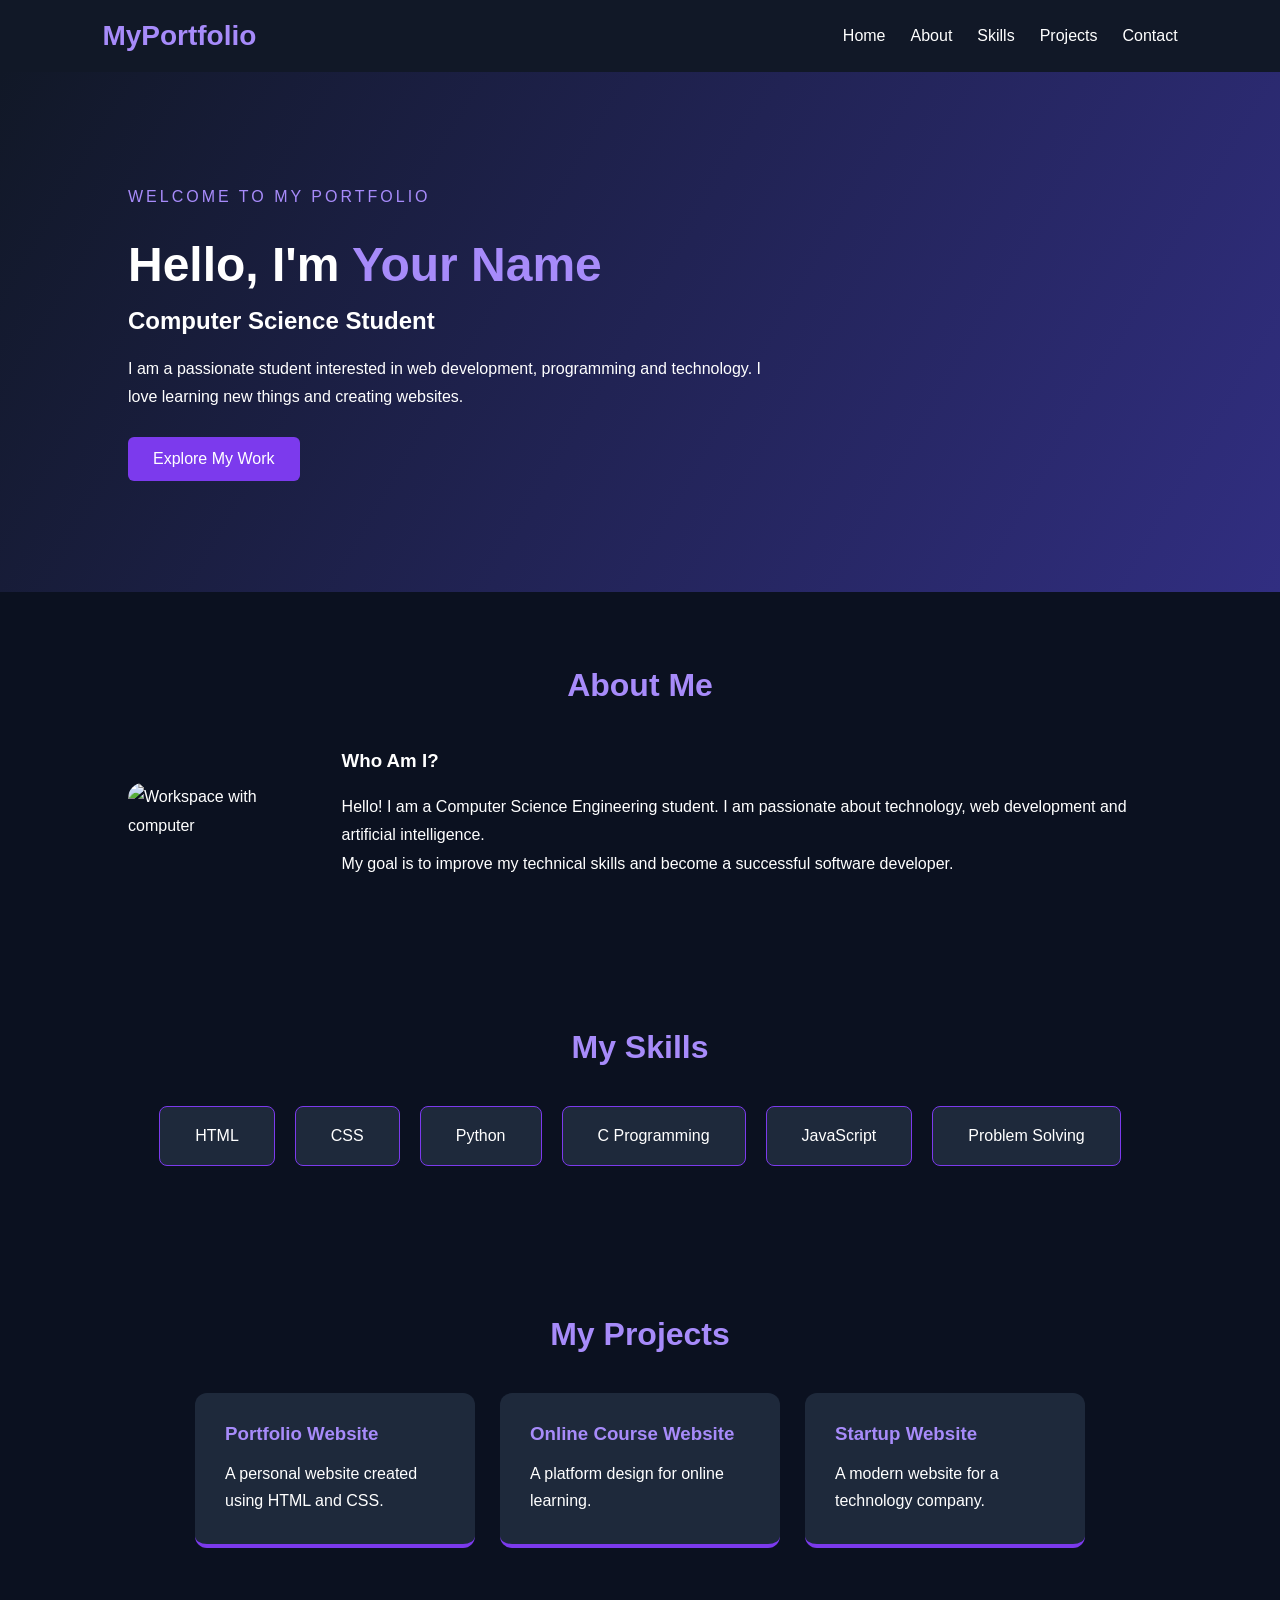
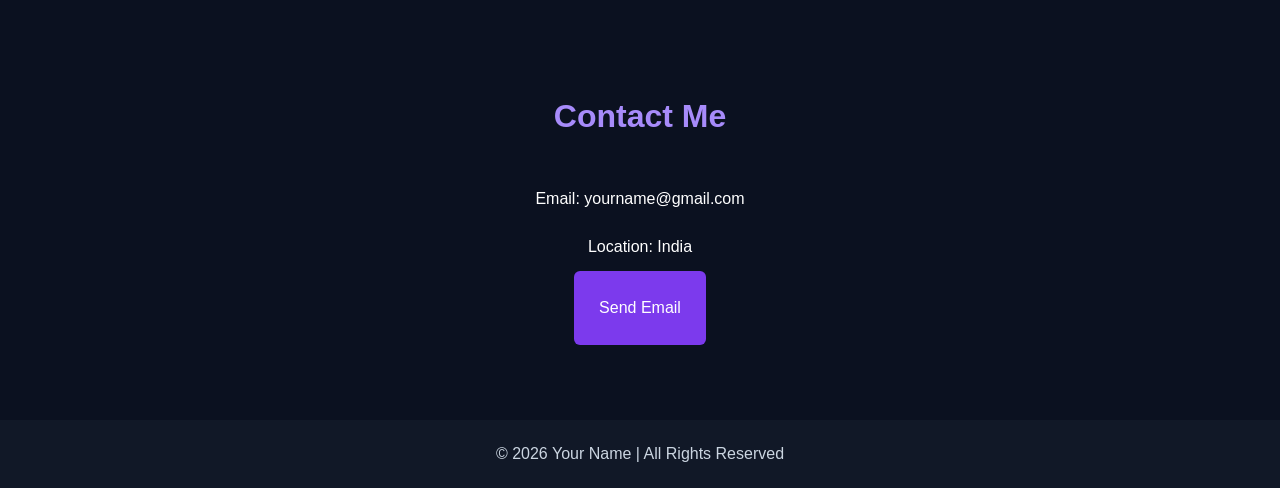
==== index.html @ 118c0e38 "Add files via upload" ====
<!DOCTYPE html>
<html lang="en">
<head>
    <meta charset="UTF-8">
    <meta name="viewport" content="width=device-width, initial-scale=1.0">
    <title>My Personal Portfolio</title>
    <link rel="stylesheet" href="style.css">
</head>
<body>

    <header>
        <nav>
            <h2 class="logo">MyPortfolio</h2>
            <ul>
                <li><a href="#home">Home</a></li>
                <li><a href="#about">About</a></li>
                <li><a href="#skills">Skills</a></li>
                <li><a href="#projects">Projects</a></li>
                <li><a href="#contact">Contact</a></li>
            </ul>
        </nav>
    </header>

    <section id="home" class="hero">
        <div class="hero-content">
            <p class="welcome">WELCOME TO MY PORTFOLIO</p>
            <h1>Hello, I'm <span>Your Name</span></h1>
            <h2>Computer Science Student</h2>
            <p>
                I am a passionate student interested in
                web development, programming and technology.
                I love learning new things and creating websites.
            </p>
            <a href="#projects" class="btn">Explore My Work</a>
        </div>
    </section>

    <section id="about">
        <h2 class="heading">About Me</h2>
        <div class="about-content">
            <div class="about-image">
                <img src="https://images.unsplash.com/photo-1498050108023-c5249f4df085?w=600"
                     alt="Workspace with computer">
            </div>
            <div>
                <h3>Who Am I?</h3>
                <p>
                    Hello! I am a Computer Science Engineering student.
                    I am passionate about technology, web development
                    and artificial intelligence.
                </p>
                <p>
                    My goal is to improve my technical skills and
                    become a successful software developer.
                </p>
            </div>
        </div>
    </section>

    <section id="skills">
        <h2 class="heading">My Skills</h2>
        <div class="skills-container">
            <div class="skill">HTML</div>
            <div class="skill">CSS</div>
            <div class="skill">Python</div>
            <div class="skill">C Programming</div>
            <div class="skill">JavaScript</div>
            <div class="skill">Problem Solving</div>
        </div>
    </section>

    <section id="projects">
        <h2 class="heading">My Projects</h2>
        <div class="project-container">
            <div class="project-card">
                <h3>Portfolio Website</h3>
                <p>A personal website created using HTML and CSS.</p>
            </div>
            <div class="project-card">
                <h3>Online Course Website</h3>
                <p>A platform design for online learning.</p>
            </div>
            <div class="project-card">
                <h3>Startup Website</h3>
                <p>A modern website for a technology company.</p>
            </div>
        </div>
    </section>

    <section id="contact">
        <h2 class="heading">Contact Me</h2>
        <div class="contact-box">
            <p>Email: yourname@gmail.com</p>
            <p>Location: India</p>
            <a href="mailto:yourname@gmail.com" class="btn">
                Send Email
            </a>
        </div>
    </section>

    <footer>
        <p>© 2026 Your Name | All Rights Reserved</p>
    </footer>

</body>
</html>
---- style.css ----
* {
    margin: 0;
    padding: 0;
    box-sizing: border-box;
    font-family: Arial, sans-serif;
    scroll-behavior: smooth;
}

body {
    background: #0b1120;
    color: white;
}

header {
    background: #111827;
    padding: 20px 8%;
}

nav {
    display: flex;
    justify-content: space-between;
    align-items: center;
    flex-wrap: wrap;
    gap: 15px;
}

.logo {
    color: #a78bfa;
    font-size: 28px;
}

nav ul {
    display: flex;
    list-style: none;
    gap: 25px;
    flex-wrap: wrap;
}

nav ul li a {
    text-decoration: none;
    color: white;
}

nav ul li a:hover {
    color: #a78bfa;
}

.hero {
    min-height: 520px;
    display: flex;
    align-items: center;
    padding: 70px 10%;
    background: linear-gradient(120deg, #111827, #312e81);
}

.hero-content {
    max-width: 650px;
}

.welcome {
    color: #a78bfa;
    letter-spacing: 3px;
    margin-bottom: 20px;
}

.hero h1 {
    font-size: 48px;
    margin-bottom: 15px;
}

.hero h1 span {
    color: #a78bfa;
}

.hero h2 {
    margin-bottom: 20px;
}

.hero p {
    line-height: 1.8;
    margin-bottom: 25px;
}

.btn {
    display: inline-block;
    background: #7c3aed;
    color: white;
    padding: 13px 25px;
    text-decoration: none;
    border-radius: 6px;
}

.btn:hover {
    background: #5b21b6;
}

section {
    padding: 75px 10%;
}

.heading {
    text-align: center;
    font-size: 32px;
    margin-bottom: 40px;
    color: #a78bfa;
}

.about-content {
    display: flex;
    align-items: center;
    gap: 40px;
    line-height: 1.8;
}

.about-image img {
    width: 300px;
    max-width: 100%;
    border-radius: 15px;
}

.about-content h3 {
    margin-bottom: 15px;
}

.skills-container {
    display: flex;
    justify-content: center;
    flex-wrap: wrap;
    gap: 20px;
}

.skill {
    background: #1e293b;
    padding: 20px 35px;
    border: 1px solid #7c3aed;
    border-radius: 8px;
}

.project-container {
    display: flex;
    justify-content: center;
    flex-wrap: wrap;
    gap: 25px;
}

.project-card {
    background: #1e293b;
    padding: 30px;
    width: 280px;
    border-radius: 12px;
    border-bottom: 4px solid #7c3aed;
}

.project-card h3 {
    margin-bottom: 15px;
    color: #a78bfa;
}

.project-card p {
    line-height: 1.7;
}

.contact-box {
    text-align: center;
    line-height: 3;
}

footer {
    background: #111827;
    text-align: center;
    padding: 25px;
    color: #cbd5e1;
}

@media (max-width: 650px) {
    nav {
        flex-direction: column;
    }

    nav ul {
        justify-content: center;
        gap: 15px;
    }

    .hero h1 {
        font-size: 34px;
    }

    .about-content {
        flex-direction: column;
        text-align: center;
    }
}
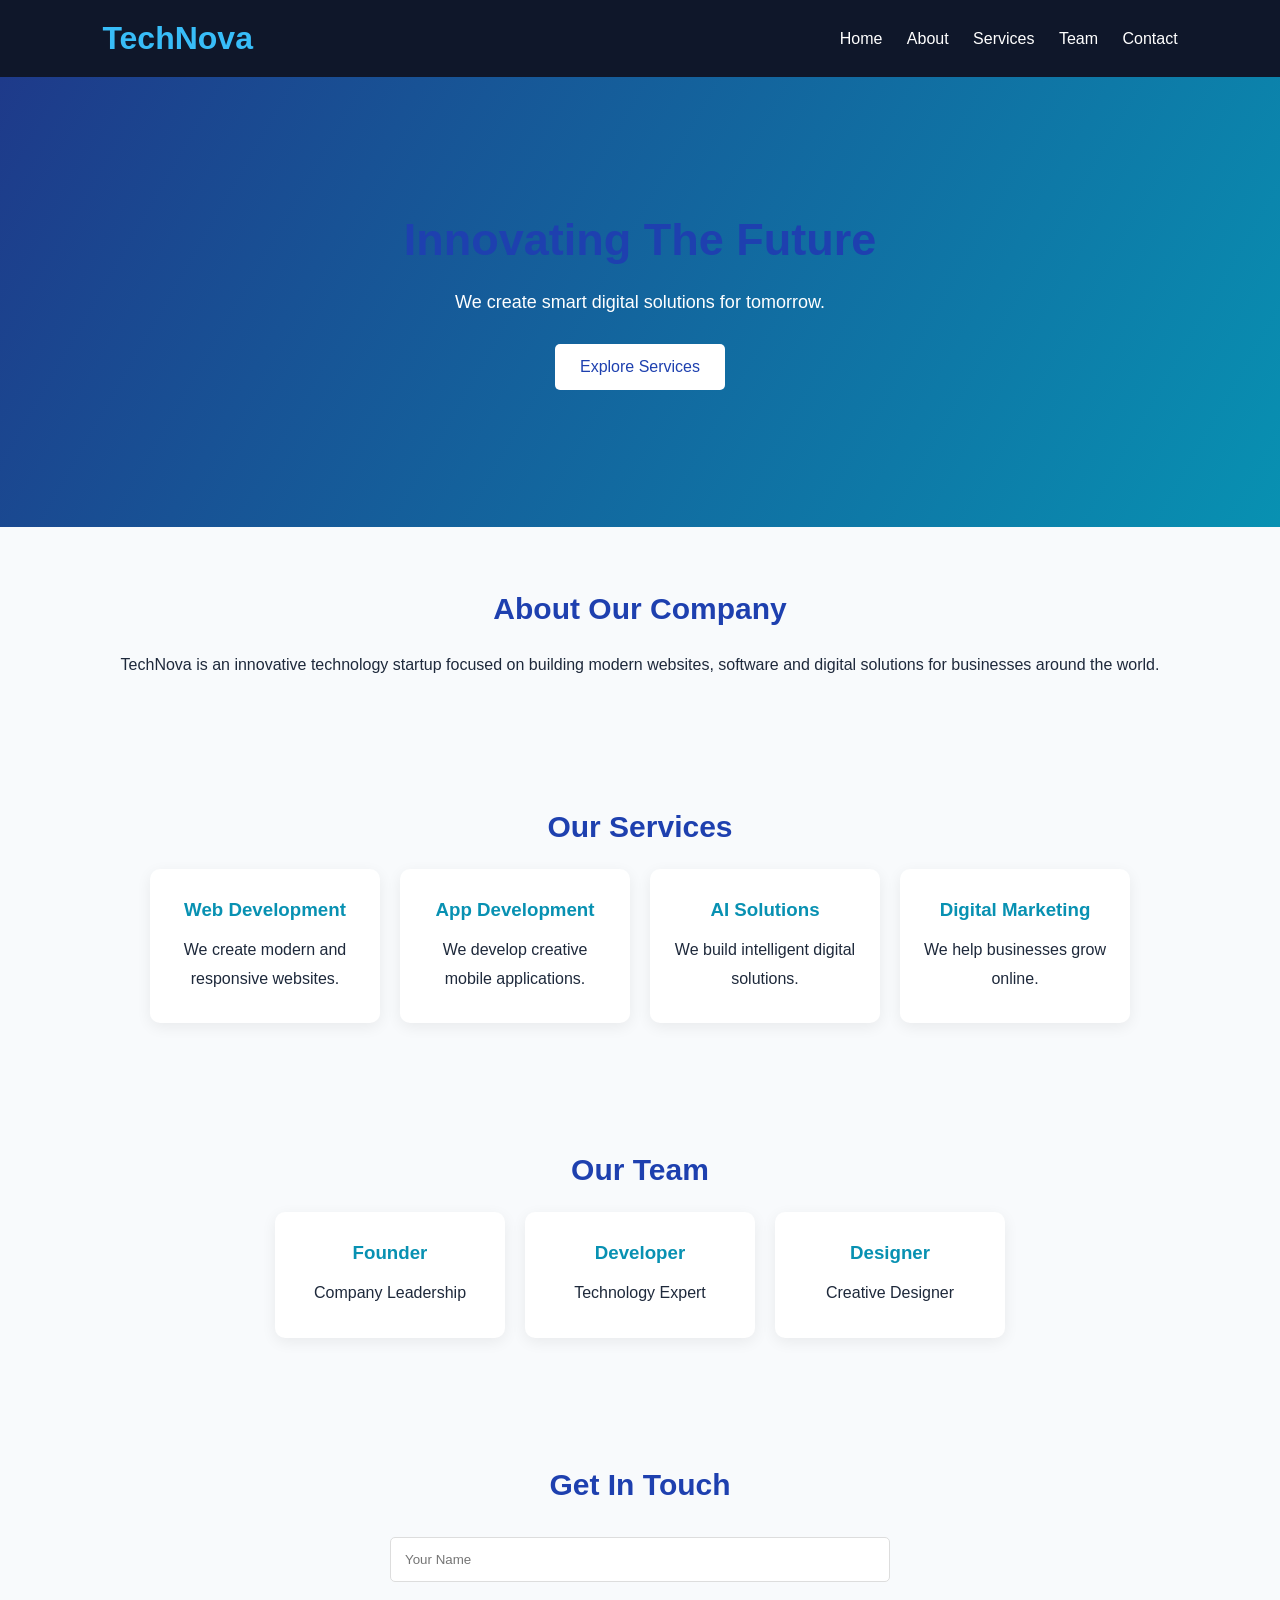
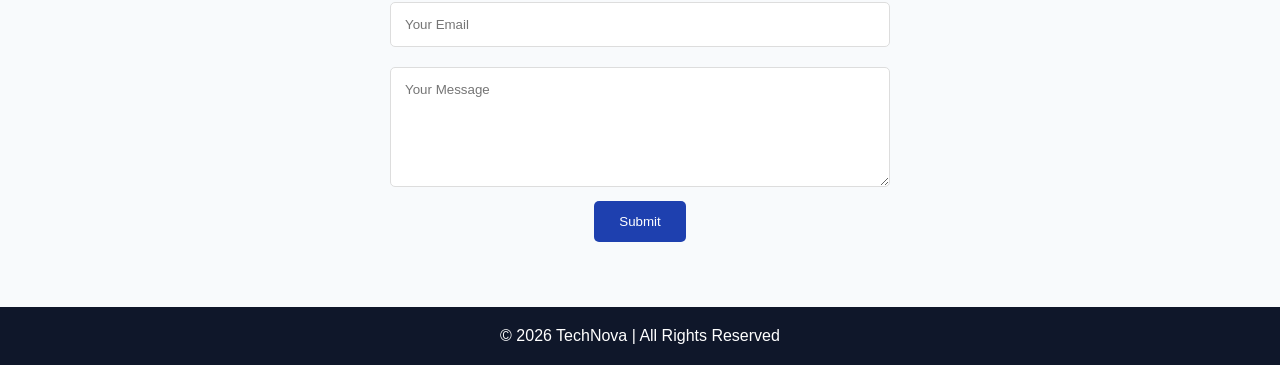
==== commit 486ded21: "Add files via upload" ====
--- a/index.html
+++ b/index.html
@@ -4,104 +4,98 @@
 <head>
     <meta charset="UTF-8">
     <meta name="viewport" content="width=device-width, initial-scale=1.0">
-    <title>My Personal Portfolio</title>
+    <title>TechNova - Startup Company</title>
     <link rel="stylesheet" href="style.css">
 </head>
 <body>
 
-    <header>
-        <nav>
-            <h2 class="logo">MyPortfolio</h2>
-            <ul>
-                <li><a href="#home">Home</a></li>
-                <li><a href="#about">About</a></li>
-                <li><a href="#skills">Skills</a></li>
-                <li><a href="#projects">Projects</a></li>
-                <li><a href="#contact">Contact</a></li>
-            </ul>
-        </nav>
-    </header>
+<header>
+    <h1>TechNova</h1>
+    <nav>
+        <a href="#home">Home</a>
+        <a href="#about">About</a>
+        <a href="#services">Services</a>
+        <a href="#team">Team</a>
+        <a href="#contact">Contact</a>
+    </nav>
+</header>
 
-    <section id="home" class="hero">
-        <div class="hero-content">
-            <p class="welcome">WELCOME TO MY PORTFOLIO</p>
-            <h1>Hello, I'm <span>Your Name</span></h1>
-            <h2>Computer Science Student</h2>
-            <p>
-                I am a passionate student interested in
-                web development, programming and technology.
-                I love learning new things and creating websites.
-            </p>
-            <a href="#projects" class="btn">Explore My Work</a>
+<section class="hero" id="home">
+    <h2>Innovating The Future</h2>
+    <p>We create smart digital solutions for tomorrow.</p>
+    <a href="#services" class="btn">Explore Services</a>
+</section>
+
+<section id="about">
+    <h2>About Our Company</h2>
+    <p>
+        TechNova is an innovative technology startup focused
+        on building modern websites, software and digital
+        solutions for businesses around the world.
+    </p>
+</section>
+
+<section id="services">
+    <h2>Our Services</h2>
+
+    <div class="container">
+        <div class="card">
+            <h3>Web Development</h3>
+            <p>We create modern and responsive websites.</p>
         </div>
-    </section>
 
-    <section id="about">
-        <h2 class="heading">About Me</h2>
-        <div class="about-content">
-            <div class="about-image">
-                <img src="https://images.unsplash.com/photo-1498050108023-c5249f4df085?w=600"
-                     alt="Workspace with computer">
-            </div>
-            <div>
-                <h3>Who Am I?</h3>
-                <p>
-                    Hello! I am a Computer Science Engineering student.
-                    I am passionate about technology, web development
-                    and artificial intelligence.
-                </p>
-                <p>
-                    My goal is to improve my technical skills and
-                    become a successful software developer.
-                </p>
-            </div>
+        <div class="card">
+            <h3>App Development</h3>
+            <p>We develop creative mobile applications.</p>
         </div>
-    </section>
 
-    <section id="skills">
-        <h2 class="heading">My Skills</h2>
-        <div class="skills-container">
-            <div class="skill">HTML</div>
-            <div class="skill">CSS</div>
-            <div class="skill">Python</div>
-            <div class="skill">C Programming</div>
-            <div class="skill">JavaScript</div>
-            <div class="skill">Problem Solving</div>
+        <div class="card">
+            <h3>AI Solutions</h3>
+            <p>We build intelligent digital solutions.</p>
         </div>
-    </section>
 
-    <section id="projects">
-        <h2 class="heading">My Projects</h2>
-        <div class="project-container">
-            <div class="project-card">
-                <h3>Portfolio Website</h3>
-                <p>A personal website created using HTML and CSS.</p>
-            </div>
-            <div class="project-card">
-                <h3>Online Course Website</h3>
-                <p>A platform design for online learning.</p>
-            </div>
-            <div class="project-card">
-                <h3>Startup Website</h3>
-                <p>A modern website for a technology company.</p>
-            </div>
+        <div class="card">
+            <h3>Digital Marketing</h3>
+            <p>We help businesses grow online.</p>
         </div>
-    </section>
+    </div>
+</section>
 
-    <section id="contact">
-        <h2 class="heading">Contact Me</h2>
-        <div class="contact-box">
-            <p>Email: yourname@gmail.com</p>
-            <p>Location: India</p>
-            <a href="mailto:yourname@gmail.com" class="btn">
-                Send Email
-            </a>
+<section id="team">
+    <h2>Our Team</h2>
+    <div class="container">
+        <div class="card">
+            <h3>Founder</h3>
+            <p>Company Leadership</p>
         </div>
-    </section>
+        <div class="card">
+            <h3>Developer</h3>
+            <p>Technology Expert</p>
+        </div>
+        <div class="card">
+            <h3>Designer</h3>
+            <p>Creative Designer</p>
+        </div>
+    </div>
+</section>
 
-    <footer>
-        <p>© 2026 Your Name | All Rights Reserved</p>
-    </footer>
+<section id="contact">
+    <h2>Get In Touch</h2>
 
+    <form id="contactForm">
+        <input type="text" placeholder="Your Name" required>
+        <input type="email" placeholder="Your Email" required>
+        <textarea placeholder="Your Message" required></textarea>
+        <button type="submit">Submit</button>
+    </form>
+
+    <p id="result"></p>
+</section>
+
+<footer>
+    <p>© 2026 TechNova | All Rights Reserved</p>
+</footer>
+
+<script src="script.js"></script>
 </body>
 </html>
--- a/style.css
+++ b/style.css
@@ -8,187 +8,153 @@
 }
 
 body {
-    background: #0b1120;
+    background: #f8fafc;
+    color: #1e293b;
+}
+
+header {
+    display: flex;
+    justify-content: space-between;
+    align-items: center;
+    padding: 20px 8%;
+    background: #0f172a;
     color: white;
 }
 
-header {
-    background: #111827;
-    padding: 20px 8%;
+header h1 {
+    color: #38bdf8;
 }
 
-nav {
-    display: flex;
-    justify-content: space-between;
-    align-items: center;
-    flex-wrap: wrap;
-    gap: 15px;
+nav a {
+    color: white;
+    text-decoration: none;
+    margin-left: 20px;
 }
 
-.logo {
-    color: #a78bfa;
-    font-size: 28px;
+nav a:hover {
+    color: #38bdf8;
 }
 
-nav ul {
+.hero {
+    min-height: 450px;
     display: flex;
-    list-style: none;
-    gap: 25px;
-    flex-wrap: wrap;
-}
-
-nav ul li a {
-    text-decoration: none;
+    flex-direction: column;
+    justify-content: center;
+    align-items: center;
+    text-align: center;
+    padding: 40px 20px;
+    background: linear-gradient(120deg, #1e3a8a, #0891b2);
     color: white;
 }
 
-nav ul li a:hover {
-    color: #a78bfa;
-}
-
-.hero {
-    min-height: 520px;
-    display: flex;
-    align-items: center;
-    padding: 70px 10%;
-    background: linear-gradient(120deg, #111827, #312e81);
-}
-
-.hero-content {
-    max-width: 650px;
-}
-
-.welcome {
-    color: #a78bfa;
-    letter-spacing: 3px;
-    margin-bottom: 20px;
-}
-
-.hero h1 {
-    font-size: 48px;
-    margin-bottom: 15px;
-}
-
-.hero h1 span {
-    color: #a78bfa;
-}
-
 .hero h2 {
+    font-size: 45px;
     margin-bottom: 20px;
 }
 
 .hero p {
-    line-height: 1.8;
+    font-size: 18px;
+}
+
+.btn {
+    margin-top: 25px;
+    padding: 14px 25px;
+    background: white;
+    color: #1e40af;
+    text-decoration: none;
+    border-radius: 5px;
+}
+
+section {
+    padding: 65px 8%;
+    text-align: center;
+}
+
+section h2 {
+    color: #1e40af;
+    font-size: 30px;
     margin-bottom: 25px;
 }
 
-.btn {
-    display: inline-block;
-    background: #7c3aed;
-    color: white;
-    padding: 13px 25px;
-    text-decoration: none;
-    border-radius: 6px;
-}
-
-.btn:hover {
-    background: #5b21b6;
-}
-
-section {
-    padding: 75px 10%;
-}
-
-.heading {
-    text-align: center;
-    font-size: 32px;
-    margin-bottom: 40px;
-    color: #a78bfa;
-}
-
-.about-content {
-    display: flex;
-    align-items: center;
-    gap: 40px;
+section p {
     line-height: 1.8;
 }
 
-.about-image img {
-    width: 300px;
-    max-width: 100%;
-    border-radius: 15px;
-}
-
-.about-content h3 {
-    margin-bottom: 15px;
-}
-
-.skills-container {
+.container {
     display: flex;
     justify-content: center;
     flex-wrap: wrap;
     gap: 20px;
 }
 
-.skill {
-    background: #1e293b;
-    padding: 20px 35px;
-    border: 1px solid #7c3aed;
-    border-radius: 8px;
+.card {
+    background: white;
+    padding: 30px 20px;
+    width: 230px;
+    border-radius: 10px;
+    box-shadow: 0 4px 15px #0001;
+    transition: 0.3s;
 }
 
-.project-container {
-    display: flex;
-    justify-content: center;
-    flex-wrap: wrap;
-    gap: 25px;
+.card:hover {
+    transform: translateY(-8px);
+    box-shadow: 0 8px 20px #0002;
 }
 
-.project-card {
-    background: #1e293b;
-    padding: 30px;
-    width: 280px;
-    border-radius: 12px;
-    border-bottom: 4px solid #7c3aed;
+.card h3 {
+    color: #0891b2;
+    margin-bottom: 15px;
 }
 
-.project-card h3 {
-    margin-bottom: 15px;
-    color: #a78bfa;
+form {
+    max-width: 500px;
+    margin: auto;
 }
 
-.project-card p {
-    line-height: 1.7;
+input, textarea {
+    width: 100%;
+    padding: 14px;
+    margin: 10px 0;
+    border: 1px solid #ddd;
+    border-radius: 5px;
 }
 
-.contact-box {
-    text-align: center;
-    line-height: 3;
+textarea {
+    height: 120px;
+}
+
+button {
+    padding: 13px 25px;
+    background: #1e40af;
+    color: white;
+    border: none;
+    border-radius: 5px;
+    cursor: pointer;
+}
+
+button:hover {
+    background: #0891b2;
 }
 
 footer {
-    background: #111827;
+    background: #0f172a;
+    color: white;
+    padding: 20px;
     text-align: center;
-    padding: 25px;
-    color: #cbd5e1;
 }
 
-@media (max-width: 650px) {
-    nav {
+@media(max-width: 650px) {
+    header {
         flex-direction: column;
-    }
-
-    nav ul {
-        justify-content: center;
         gap: 15px;
     }
 
-    .hero h1 {
-        font-size: 34px;
+    nav a {
+        margin: 5px;
+        display: inline-block;
     }
 
-    .about-content {
-        flex-direction: column;
-        text-align: center;
+    .hero h2 {
+        font-size: 32px;
     }
 }
